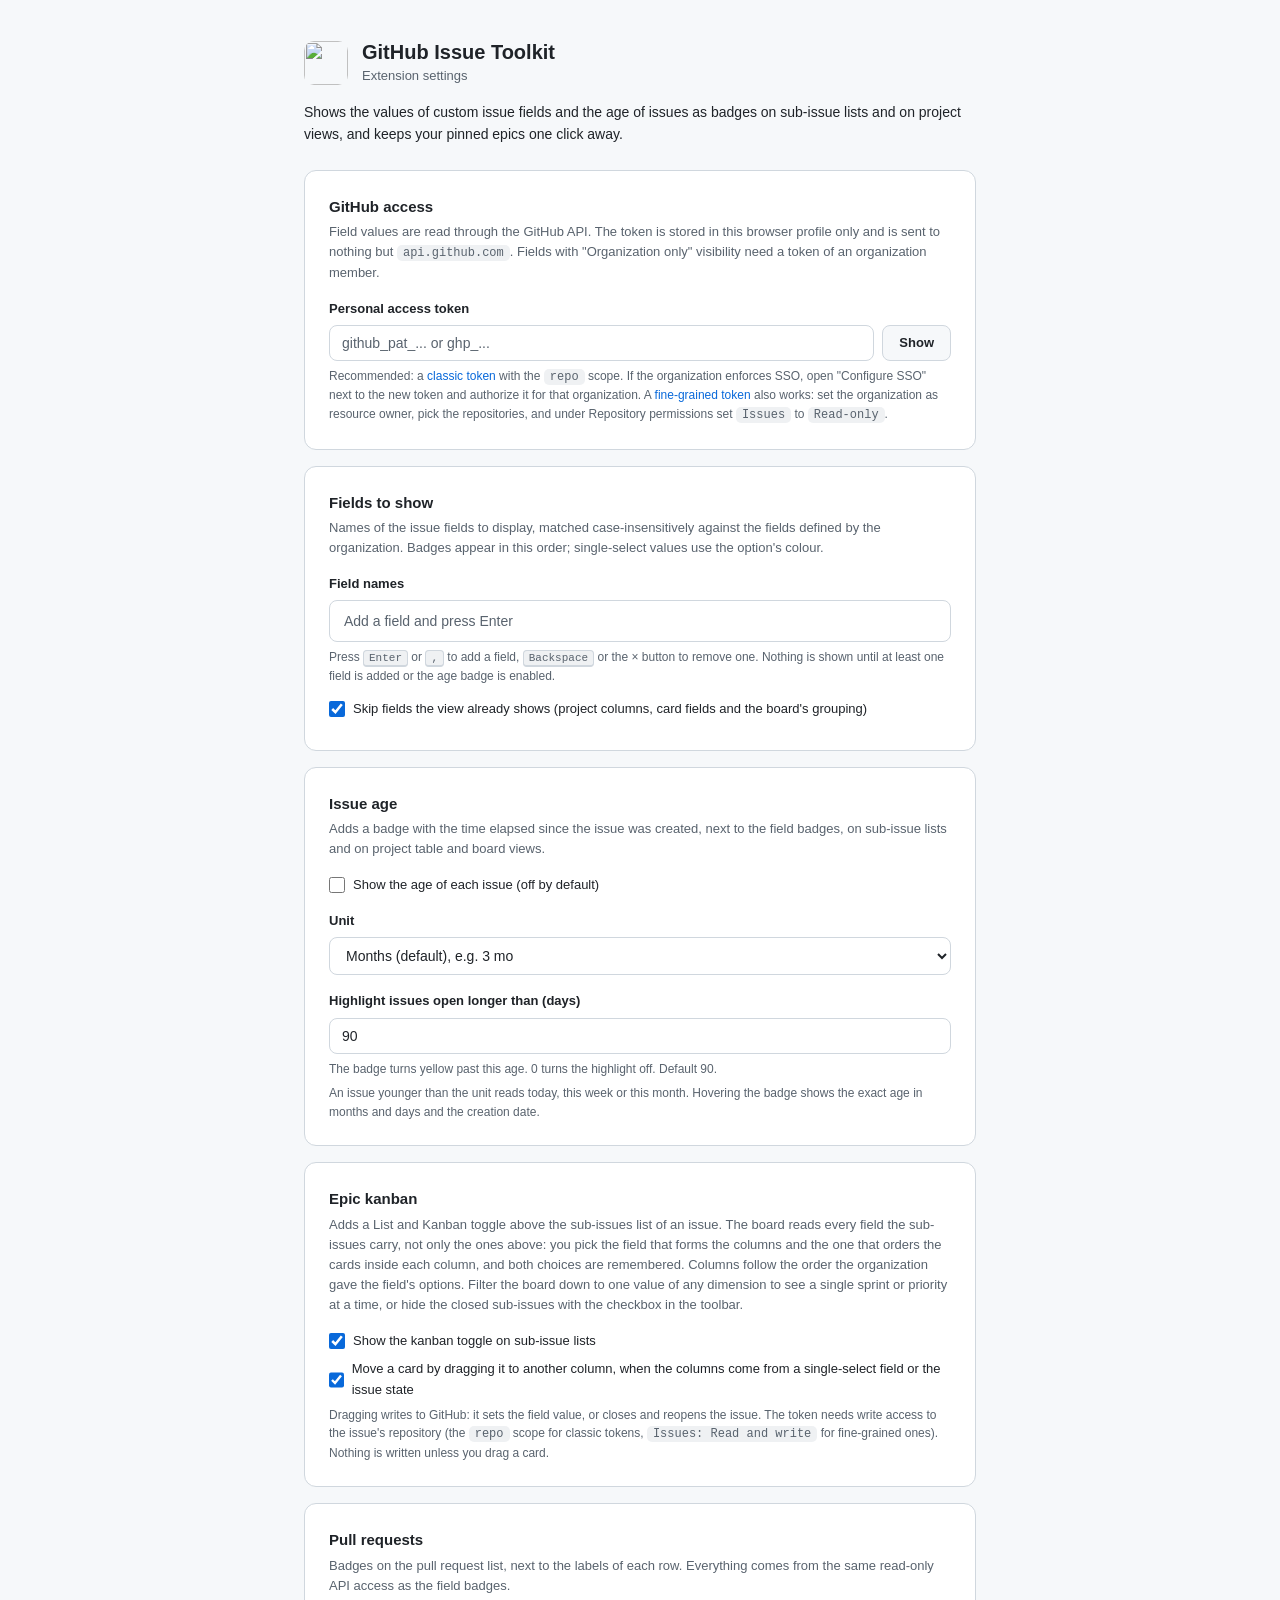
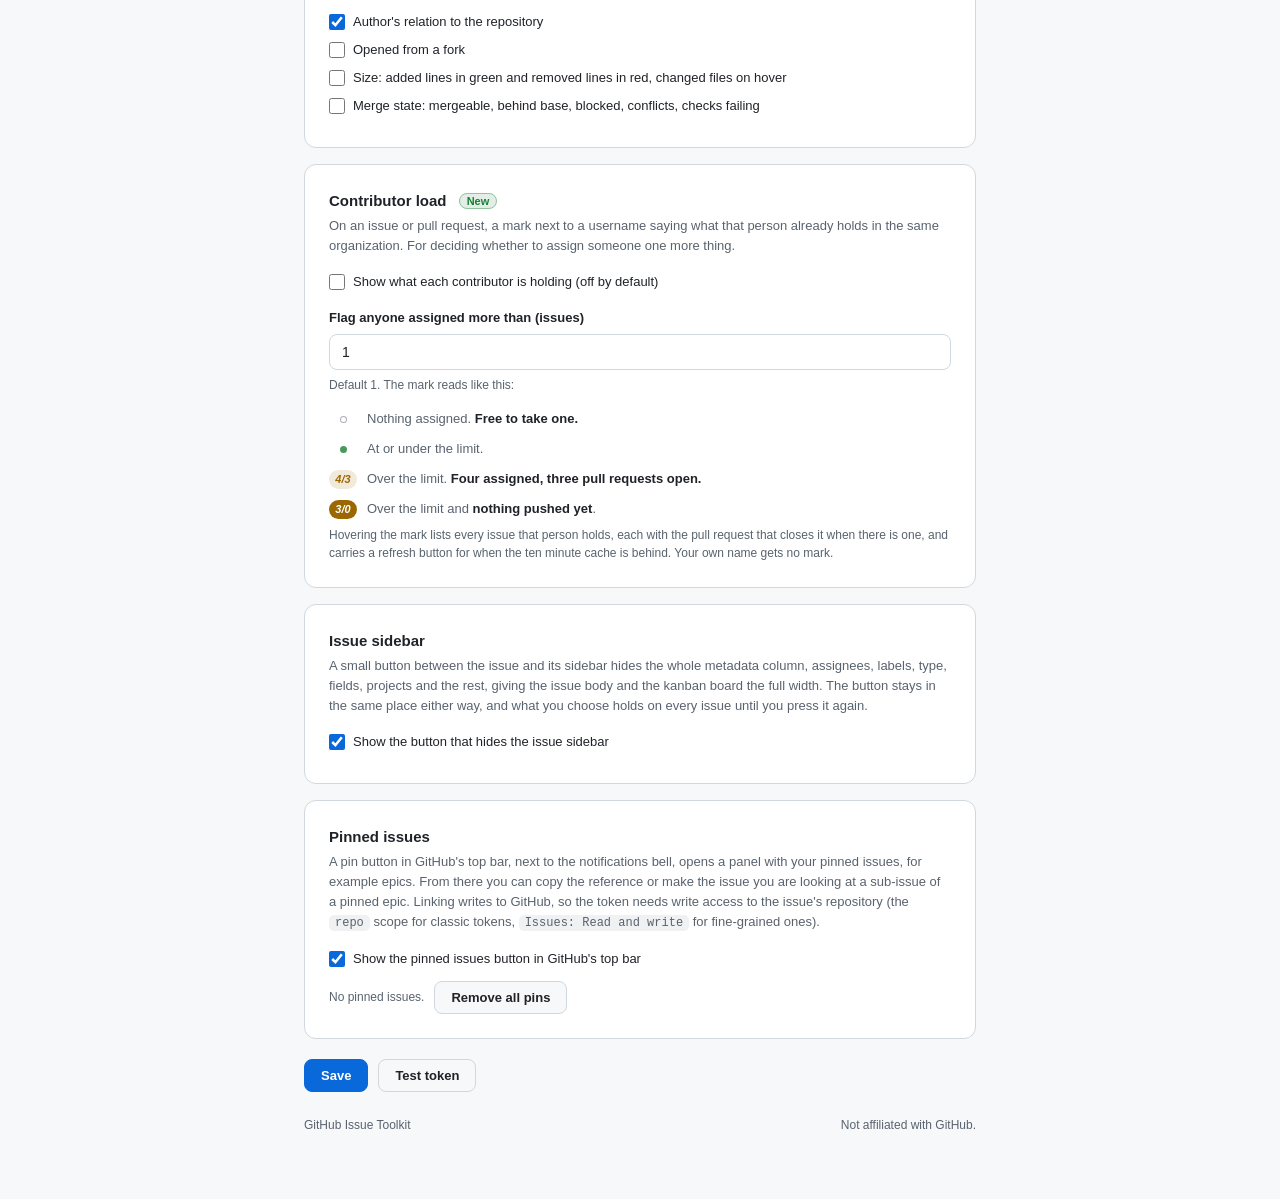
==== options.html @ 21ab102e "feat(load): show what a contributor already holds next to their username Deciding whether to assign " ====
<!doctype html>
<html lang="en">
<head>
  <meta charset="utf-8">
  <meta name="viewport" content="width=device-width, initial-scale=1">
  <title>GitHub Issue Toolkit - settings</title>
  <style>
    :root {
      color-scheme: light dark;
      --bg-base: #f6f8fa;
      --bg-surface: #ffffff;
      --bg-elevated: #f6f8fa;
      --bg-input: #ffffff;
      --border-default: #d0d7de;
      --border-strong: #8c959f;
      --border-focus: #0969da;
      --text-primary: #1f2328;
      --text-secondary: #59636e;
      --text-muted: #1f2328;
      --accent: #0969da;
      --accent-hover: #0860ca;
      --btn-bg: #f6f8fa;
      --btn-bg-hover: #eaeef2;
      --code-bg: rgba(175, 184, 193, 0.2);
      --green: #1a7f37;
      --red: #d1242f;
      --font-sans: -apple-system, BlinkMacSystemFont, "Segoe UI", "Noto Sans", Helvetica, Arial, sans-serif;
      --font-mono: ui-monospace, SFMono-Regular, "SF Mono", Menlo, Consolas, "Liberation Mono", monospace;
    }
    @media (prefers-color-scheme: dark) {
      :root {
        --bg-base: #0d1117;
        --bg-surface: #161b22;
        --bg-elevated: #0d1117;
        --bg-input: #0d1117;
        --border-default: #30363d;
        --border-strong: #6e7681;
        --border-focus: #58a6ff;
        --text-primary: #e6edf3;
        --text-secondary: #8b949e;
        --text-muted: #c9d1d9;
        --accent: #58a6ff;
        --accent-hover: #79b8ff;
        --btn-bg: #21262d;
        --btn-bg-hover: #30363d;
        --code-bg: rgba(110, 118, 129, 0.4);
        --green: #3fb950;
        --red: #f85149;
      }
    }
    * { box-sizing: border-box; }
    .only-dark { display: none; }
    @media (prefers-color-scheme: dark) { .only-dark { display: block; } .only-light { display: none; } }
    body { margin: 0; min-height: 100vh; background: var(--bg-base); color: var(--text-primary); font: 14px/1.55 var(--font-sans); }
    .page { max-width: 720px; margin: 0 auto; padding: 40px 24px 64px; }
    header { display: flex; align-items: center; gap: 14px; margin-bottom: 8px; }
    header img { width: 44px; height: 44px; border-radius: 10px; }
    header h1 { font-size: 20px; font-weight: 600; margin: 0; line-height: 1.2; }
    header .subtitle { color: var(--text-secondary); font-size: 13px; margin-top: 2px; }
    .lead { color: var(--text-muted); margin: 16px 0 24px; }
    .card { background: var(--bg-surface); border: 1px solid var(--border-default); border-radius: 12px; padding: 24px; margin-bottom: 16px; }
    .card.access { border-color: var(--accent); }
    .card h2 { font-size: 15px; font-weight: 600; margin: 0 0 4px; }
    .card h2 .new { margin-left: 8px; padding: 1px 7px; border: 1px solid rgba(26, 127, 55, 0.4); border-radius: 9999px; background: rgba(26, 127, 55, 0.12); color: #1a7f37; font-size: 11px; font-weight: 600; vertical-align: 1px; }
    .marks { display: grid; grid-template-columns: 28px 1fr; gap: 10px 10px; align-items: center; margin-top: 14px; }
    .marks > span:nth-child(odd) { display: flex; justify-content: center; }
    .marks .t { color: var(--text-secondary); font-size: 13px; }
    .marks .t b { color: var(--text-primary); font-weight: 600; }
    .mk-dot { width: 7px; height: 7px; border-radius: 50%; display: inline-block; }
    .mk-free { box-shadow: inset 0 0 0 1px var(--text-secondary); opacity: .5; }
    .mk-at { background: #1a7f37; opacity: .8; }
    .mk-n { padding: 1px 6px; border-radius: 9999px; font-size: 11px; font-weight: 600; font-variant-numeric: tabular-nums; color: #9a6700; background: rgba(154, 103, 0, 0.14); }
    .mk-idle { color: #ffffff; background: #9a6700; }
    .card p.desc { color: var(--text-secondary); margin: 0 0 16px; font-size: 13px; }
    label { display: block; font-weight: 600; font-size: 13px; margin: 16px 0 6px; }
    label:first-of-type { margin-top: 0; }
    .input-row { display: flex; gap: 8px; }
    input[type="text"], input[type="password"], input[type="number"] {
      flex: 1; width: 100%; padding: 9px 12px;
      background: var(--bg-input); border: 1px solid var(--border-default); border-radius: 8px;
      color: var(--text-primary); font: 14px var(--font-sans); outline: none;
      transition: border-color .15s, box-shadow .15s;
    }
    input::placeholder { color: var(--text-secondary); }
    input:focus { border-color: var(--border-focus); box-shadow: 0 0 0 3px rgba(9, 105, 218, 0.25); }
    .hint { color: var(--text-secondary); font-size: 12px; margin: 6px 0 0; }
    .hint a, footer a { color: var(--accent); text-decoration: none; }
    .hint a:hover, footer a:hover { text-decoration: underline; }
    code, .mono { font-family: var(--font-mono); font-size: 12px; background: var(--code-bg); border-radius: 5px; padding: 1px 6px; }
    .actions { display: flex; align-items: center; gap: 10px; margin-top: 20px; flex-wrap: wrap; }
    button {
      padding: 8px 16px; border-radius: 8px; border: 1px solid var(--border-default);
      background: var(--btn-bg); color: var(--text-primary); font: 600 13px var(--font-sans); cursor: pointer;
      transition: background .15s, border-color .15s;
    }
    button:hover { background: var(--btn-bg-hover); }
    button.primary { background: var(--accent); border-color: var(--accent); color: #fff; }
    button.primary:hover { background: var(--accent-hover); border-color: var(--accent-hover); }
    #status { font-size: 13px; }
    #status.ok { color: var(--green); }
    #status.err { color: var(--red); }
    .chip-input {
      display: flex; flex-wrap: wrap; gap: 6px; align-items: center;
      min-height: 42px; padding: 6px 8px;
      background: var(--bg-input); border: 1px solid var(--border-default); border-radius: 8px;
      cursor: text; transition: border-color .15s, box-shadow .15s;
    }
    .chip-input:focus-within { border-color: var(--border-focus); box-shadow: 0 0 0 3px rgba(9, 105, 218, 0.25); }
    .chip-input input {
      flex: 1 1 160px; min-width: 120px; border: none; background: transparent; padding: 4px 6px;
      color: var(--text-primary); font: 14px var(--font-sans); outline: none;
    }
    .chip {
      display: inline-flex; align-items: center; gap: 4px; height: 26px; padding: 0 4px 0 10px;
      border-radius: 999px; border: 1px solid var(--chip-border); background: var(--chip-bg); color: var(--chip-fg);
      font-size: 13px; font-weight: 500; line-height: 1; white-space: nowrap;
    }
    .chip button {
      all: unset; display: inline-flex; align-items: center; justify-content: center;
      width: 18px; height: 18px; border-radius: 50%; cursor: pointer; color: inherit; font-size: 14px; line-height: 1; opacity: .7;
    }
    .chip button:hover { opacity: 1; background: rgba(0, 0, 0, 0.12); }
    .chip.c0 { --chip-bg: rgba(9, 105, 218, 0.12); --chip-border: rgba(9, 105, 218, 0.4); --chip-fg: #0969da; }
    .chip.c1 { --chip-bg: rgba(130, 80, 223, 0.12); --chip-border: rgba(130, 80, 223, 0.4); --chip-fg: #8250df; }
    .chip.c2 { --chip-bg: rgba(26, 127, 55, 0.12); --chip-border: rgba(26, 127, 55, 0.4); --chip-fg: #1a7f37; }
    .chip.c3 { --chip-bg: rgba(188, 76, 0, 0.12); --chip-border: rgba(188, 76, 0, 0.4); --chip-fg: #bc4c00; }
    .chip.c4 { --chip-bg: rgba(191, 57, 137, 0.12); --chip-border: rgba(191, 57, 137, 0.4); --chip-fg: #bf3989; }
    .chip.c5 { --chip-bg: rgba(89, 99, 110, 0.12); --chip-border: rgba(89, 99, 110, 0.4); --chip-fg: #59636e; }
    @media (prefers-color-scheme: dark) {
      .chip.c0 { --chip-fg: #58a6ff; } .chip.c1 { --chip-fg: #a371f7; } .chip.c2 { --chip-fg: #3fb950; }
      .chip.c3 { --chip-fg: #f0883e; } .chip.c4 { --chip-fg: #db61a2; } .chip.c5 { --chip-fg: #8b949e; }
      .card h2 .new { border-color: rgba(63, 185, 80, 0.4); background: rgba(63, 185, 80, 0.15); color: #3fb950; }
      .mk-at { background: #3fb950; }
      .mk-n { color: #d29922; background: rgba(210, 153, 34, 0.16); }
      .mk-idle { color: #1f2328; background: #d29922; }
      .chip button:hover { background: rgba(255, 255, 255, 0.12); }
    }
    kbd { font: 11px var(--font-mono); padding: 1px 5px; border: 1px solid var(--border-default); border-bottom-width: 2px; border-radius: 4px; background: var(--code-bg); }
    footer { color: var(--text-secondary); font-size: 12px; margin-top: 24px; display: flex; justify-content: space-between; flex-wrap: wrap; gap: 8px; }
    .mono:empty { display: none; }
    label.check { display: flex; align-items: center; gap: 8px; font-weight: 500; margin-top: 0; }
    label.check input { width: 16px; height: 16px; margin: 0; accent-color: var(--accent); }
    select {
      width: 100%; padding: 9px 12px; background: var(--bg-input); border: 1px solid var(--border-default); border-radius: 8px;
      color: var(--text-primary); font: 14px var(--font-sans); outline: none;
    }
    select:focus { border-color: var(--border-focus); box-shadow: 0 0 0 3px rgba(9, 105, 218, 0.25); }
  </style>
</head>
<body>
  <div class="page">
    <header>
      <img class="only-dark" src="icons/icon-dark-128.png" alt="">
      <img class="only-light" src="icons/icon-light-128.png" alt="">
      <div>
        <h1>GitHub Issue Toolkit</h1>
        <div class="subtitle">Extension settings</div>
      </div>
    </header>
    <p class="lead">Shows the values of custom issue fields and the age of issues as badges on sub-issue lists and on project views, and keeps your pinned epics one click away.</p>

    <section class="card access" id="access" hidden>
      <h2>Site access</h2>
      <p class="desc">This browser has not granted the extension access to <code>github.com</code> and <code>api.github.com</code> yet. Firefox asks for this separately from the installation.</p>
      <button id="grant" type="button" class="primary">Allow access to github.com</button>
    </section>

    <section class="card">
      <h2>GitHub access</h2>
      <p class="desc">Field values are read through the GitHub API. The token is stored in this browser profile only and is sent to nothing but <code>api.github.com</code>. Fields with "Organization only" visibility need a token of an organization member.</p>

      <label for="token">Personal access token</label>
      <div class="input-row">
        <input id="token" type="password" autocomplete="off" spellcheck="false" placeholder="github_pat_... or ghp_...">
        <button id="toggle" type="button" title="Show or hide the token">Show</button>
      </div>
      <p class="hint">
        Recommended: a <a href="https://github.com/settings/tokens/new?scopes=repo&description=github-issue-toolkit" target="_blank" rel="noopener">classic token</a> with the <code>repo</code> scope. If the organization enforces SSO, open "Configure SSO" next to the new token and authorize it for that organization.
        A <a href="https://github.com/settings/personal-access-tokens/new" target="_blank" rel="noopener">fine-grained token</a> also works: set the organization as resource owner, pick the repositories, and under Repository permissions set <code>Issues</code> to <code>Read-only</code>.
      </p>
    </section>

    <section class="card">
      <h2>Fields to show</h2>
      <p class="desc">Names of the issue fields to display, matched case-insensitively against the fields defined by the organization. Badges appear in this order; single-select values use the option's colour.</p>
      <label for="field-input">Field names</label>
      <div id="chips" class="chip-input" role="list" aria-label="Field names">
        <input id="field-input" type="text" spellcheck="false" autocomplete="off" placeholder="Add a field and press Enter">
      </div>
      <p class="hint">Press <kbd>Enter</kbd> or <kbd>,</kbd> to add a field, <kbd>Backspace</kbd> or the × button to remove one. Nothing is shown until at least one field is added or the age badge is enabled.</p>
      <label class="check" style="margin-top:14px"><input id="skip-shown" type="checkbox"> Skip fields the view already shows (project columns, card fields and the board's grouping)</label>
    </section>

    <section class="card">
      <h2>Issue age</h2>
      <p class="desc">Adds a badge with the time elapsed since the issue was created, next to the field badges, on sub-issue lists and on project table and board views.</p>
      <label class="check"><input id="age-enabled" type="checkbox"> Show the age of each issue (off by default)</label>
      <label for="age-unit">Unit</label>
      <select id="age-unit">
        <option value="months">Months (default), e.g. 3 mo</option>
        <option value="weeks">Weeks, e.g. 14w</option>
        <option value="days">Days, e.g. 98d</option>
      </select>
      <label for="age-warn">Highlight issues open longer than (days)</label>
      <input id="age-warn" type="number" min="0" step="1" inputmode="numeric" placeholder="90">
      <p class="hint">The badge turns yellow past this age. 0 turns the highlight off. Default 90.</p>
      <p class="hint">An issue younger than the unit reads today, this week or this month. Hovering the badge shows the exact age in months and days and the creation date.</p>
    </section>

    <section class="card">
      <h2>Epic kanban</h2>
      <p class="desc">Adds a List and Kanban toggle above the sub-issues list of an issue. The board reads every field the sub-issues carry, not only the ones above: you pick the field that forms the columns and the one that orders the cards inside each column, and both choices are remembered. Columns follow the order the organization gave the field's options. Filter the board down to one value of any dimension to see a single sprint or priority at a time, or hide the closed sub-issues with the checkbox in the toolbar.</p>
      <label class="check"><input id="kanban-enabled" type="checkbox"> Show the kanban toggle on sub-issue lists</label>
      <label class="check" style="margin-top:8px"><input id="kanban-drag" type="checkbox"> Move a card by dragging it to another column, when the columns come from a single-select field or the issue state</label>
      <p class="hint">Dragging writes to GitHub: it sets the field value, or closes and reopens the issue. The token needs write access to the issue's repository (the <code>repo</code> scope for classic tokens, <code>Issues: Read and write</code> for fine-grained ones). Nothing is written unless you drag a card.</p>
    </section>

    <section class="card">
      <h2>Pull requests</h2>
      <p class="desc">Badges on the pull request list, next to the labels of each row. Everything comes from the same read-only API access as the field badges.</p>
      <label class="check"><input id="pr-association" type="checkbox"> Author's relation to the repository</label>
      <label class="check" style="margin-top:8px"><input id="pr-fork" type="checkbox"> Opened from a fork</label>
      <label class="check" style="margin-top:8px"><input id="pr-size" type="checkbox"> Size: added lines in green and removed lines in red, changed files on hover</label>
      <label class="check" style="margin-top:8px"><input id="pr-merge-state" type="checkbox"> Merge state: mergeable, behind base, blocked, conflicts, checks failing</label>
    </section>

    <section class="card">
      <h2>Contributor load <span class="new">New</span></h2>
      <p class="desc">On an issue or pull request, a mark next to a username saying what that person already holds in the same organization. For deciding whether to assign someone one more thing.</p>
      <label class="check"><input id="load-enabled" type="checkbox"> Show what each contributor is holding (off by default)</label>
      <label for="load-limit">Flag anyone assigned more than (issues)</label>
      <input id="load-limit" type="number" min="0" step="1" inputmode="numeric" placeholder="1">
      <p class="hint">Default 1. The mark reads like this:</p>
      <div class="marks">
        <span><i class="mk-dot mk-free"></i></span><span class="t">Nothing assigned. <b>Free to take one.</b></span>
        <span><i class="mk-dot mk-at"></i></span><span class="t">At or under the limit.</span>
        <span><i class="mk-n">4/3</i></span><span class="t">Over the limit. <b>Four assigned, three pull requests open.</b></span>
        <span><i class="mk-n mk-idle">3/0</i></span><span class="t">Over the limit and <b>nothing pushed yet</b>.</span>
      </div>
      <p class="hint">Hovering the mark lists every issue that person holds, each with the pull request that closes it when there is one, and carries a refresh button for when the ten minute cache is behind. Your own name gets no mark.</p>
    </section>

    <section class="card">
      <h2>Issue sidebar</h2>
      <p class="desc">A small button between the issue and its sidebar hides the whole metadata column, assignees, labels, type, fields, projects and the rest, giving the issue body and the kanban board the full width. The button stays in the same place either way, and what you choose holds on every issue until you press it again.</p>
      <label class="check"><input id="sidebar-toggle" type="checkbox"> Show the button that hides the issue sidebar</label>
    </section>

    <section class="card">
      <h2>Pinned issues</h2>
      <p class="desc">A pin button in GitHub's top bar, next to the notifications bell, opens a panel with your pinned issues, for example epics. From there you can copy the reference or make the issue you are looking at a sub-issue of a pinned epic. Linking writes to GitHub, so the token needs write access to the issue's repository (the <code>repo</code> scope for classic tokens, <code>Issues: Read and write</code> for fine-grained ones).</p>
      <label class="check"><input id="pins-enabled" type="checkbox"> Show the pinned issues button in GitHub's top bar</label>
      <div class="actions" style="margin-top:12px">
        <span id="pins-count" class="hint" style="margin:0"></span>
        <button id="pins-clear" type="button">Remove all pins</button>
      </div>
    </section>

    <div class="actions">
      <button id="save" class="primary" type="button">Save</button>
      <button id="test" type="button">Test token</button>
      <span id="status" role="status"></span>
    </div>

    <footer>
      <span>GitHub Issue Toolkit <span id="version" class="mono"></span></span>
      <span>Not affiliated with GitHub.</span>
    </footer>
  </div>
  <script src="options.js"></script>
</body>
</html>
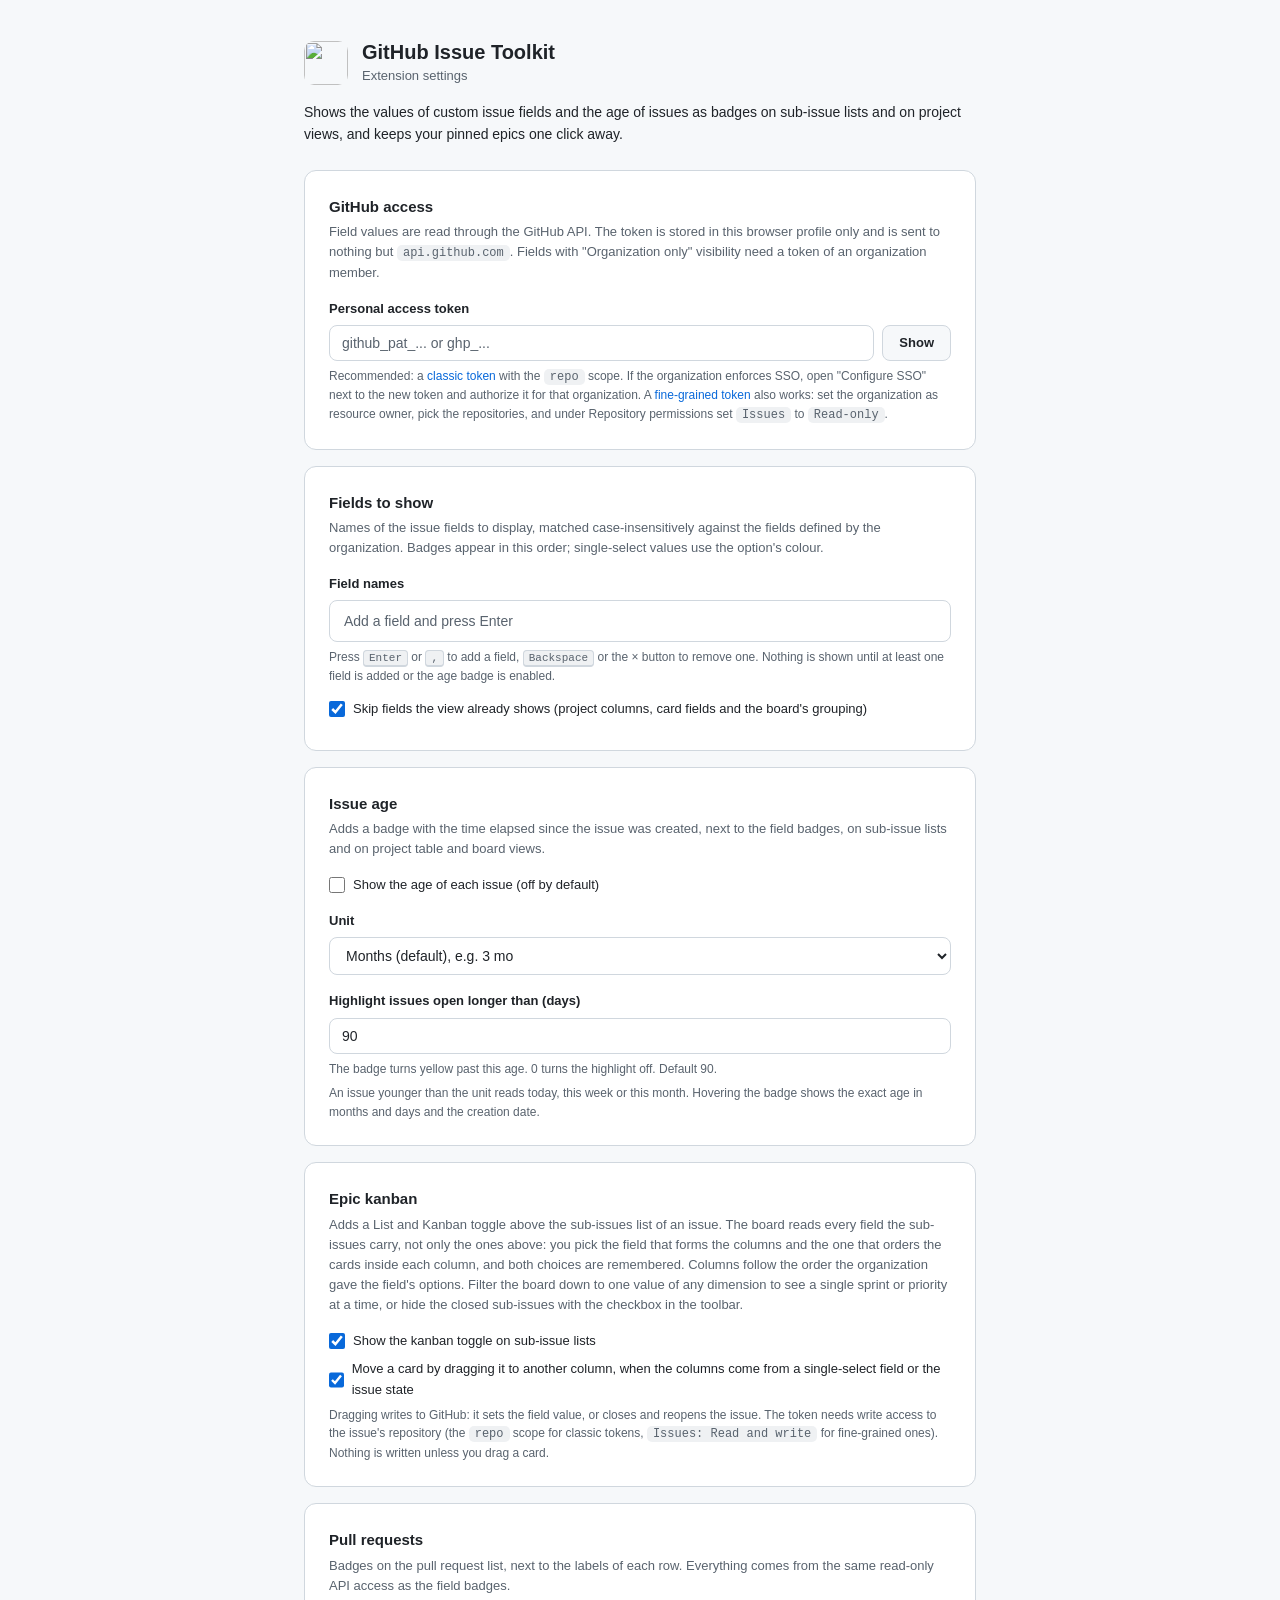
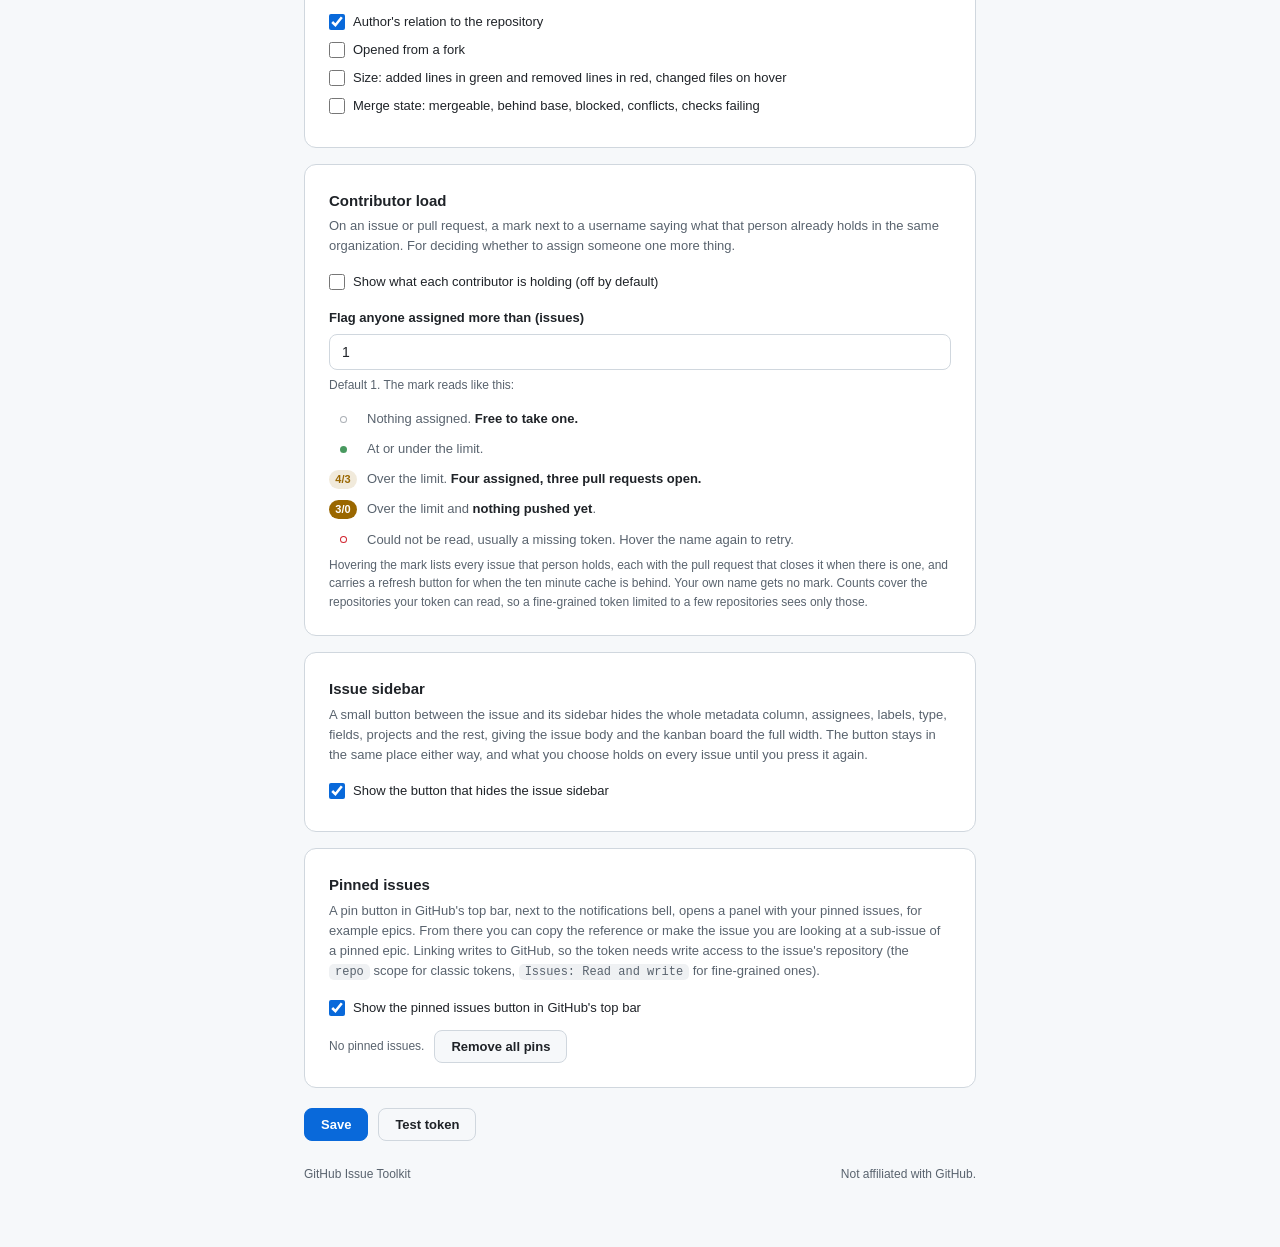
==== commit 706a7099: "fix(load): retry unreadable marks and complete the docs Review follow-ups for the contributor load m" ====
--- a/options.html
+++ b/options.html
@@ -61,16 +61,17 @@
     .card { background: var(--bg-surface); border: 1px solid var(--border-default); border-radius: 12px; padding: 24px; margin-bottom: 16px; }
     .card.access { border-color: var(--accent); }
     .card h2 { font-size: 15px; font-weight: 600; margin: 0 0 4px; }
-    .card h2 .new { margin-left: 8px; padding: 1px 7px; border: 1px solid rgba(26, 127, 55, 0.4); border-radius: 9999px; background: rgba(26, 127, 55, 0.12); color: #1a7f37; font-size: 11px; font-weight: 600; vertical-align: 1px; }
     .marks { display: grid; grid-template-columns: 28px 1fr; gap: 10px 10px; align-items: center; margin-top: 14px; }
     .marks > span:nth-child(odd) { display: flex; justify-content: center; }
     .marks .t { color: var(--text-secondary); font-size: 13px; }
     .marks .t b { color: var(--text-primary); font-weight: 600; }
+    .marks i { font-style: normal; }
     .mk-dot { width: 7px; height: 7px; border-radius: 50%; display: inline-block; }
     .mk-free { box-shadow: inset 0 0 0 1px var(--text-secondary); opacity: .5; }
     .mk-at { background: #1a7f37; opacity: .8; }
     .mk-n { padding: 1px 6px; border-radius: 9999px; font-size: 11px; font-weight: 600; font-variant-numeric: tabular-nums; color: #9a6700; background: rgba(154, 103, 0, 0.14); }
     .mk-idle { color: #ffffff; background: #9a6700; }
+    .mk-err { box-shadow: inset 0 0 0 1px #d1242f; }
     .card p.desc { color: var(--text-secondary); margin: 0 0 16px; font-size: 13px; }
     label { display: block; font-weight: 600; font-size: 13px; margin: 16px 0 6px; }
     label:first-of-type { margin-top: 0; }
@@ -129,10 +130,10 @@
     @media (prefers-color-scheme: dark) {
       .chip.c0 { --chip-fg: #58a6ff; } .chip.c1 { --chip-fg: #a371f7; } .chip.c2 { --chip-fg: #3fb950; }
       .chip.c3 { --chip-fg: #f0883e; } .chip.c4 { --chip-fg: #db61a2; } .chip.c5 { --chip-fg: #8b949e; }
-      .card h2 .new { border-color: rgba(63, 185, 80, 0.4); background: rgba(63, 185, 80, 0.15); color: #3fb950; }
       .mk-at { background: #3fb950; }
       .mk-n { color: #d29922; background: rgba(210, 153, 34, 0.16); }
       .mk-idle { color: #1f2328; background: #d29922; }
+      .mk-err { box-shadow: inset 0 0 0 1px #ff8182; }
       .chip button:hover { background: rgba(255, 255, 255, 0.12); }
     }
     kbd { font: 11px var(--font-mono); padding: 1px 5px; border: 1px solid var(--border-default); border-bottom-width: 2px; border-radius: 4px; background: var(--code-bg); }
@@ -225,7 +226,7 @@
     </section>
 
     <section class="card">
-      <h2>Contributor load <span class="new">New</span></h2>
+      <h2>Contributor load</h2>
       <p class="desc">On an issue or pull request, a mark next to a username saying what that person already holds in the same organization. For deciding whether to assign someone one more thing.</p>
       <label class="check"><input id="load-enabled" type="checkbox"> Show what each contributor is holding (off by default)</label>
       <label for="load-limit">Flag anyone assigned more than (issues)</label>
@@ -236,8 +237,9 @@
         <span><i class="mk-dot mk-at"></i></span><span class="t">At or under the limit.</span>
         <span><i class="mk-n">4/3</i></span><span class="t">Over the limit. <b>Four assigned, three pull requests open.</b></span>
         <span><i class="mk-n mk-idle">3/0</i></span><span class="t">Over the limit and <b>nothing pushed yet</b>.</span>
-      </div>
-      <p class="hint">Hovering the mark lists every issue that person holds, each with the pull request that closes it when there is one, and carries a refresh button for when the ten minute cache is behind. Your own name gets no mark.</p>
+        <span><i class="mk-dot mk-err"></i></span><span class="t">Could not be read, usually a missing token. Hover the name again to retry.</span>
+      </div>
+      <p class="hint">Hovering the mark lists every issue that person holds, each with the pull request that closes it when there is one, and carries a refresh button for when the ten minute cache is behind. Your own name gets no mark. Counts cover the repositories your token can read, so a fine-grained token limited to a few repositories sees only those.</p>
     </section>
 
     <section class="card">
